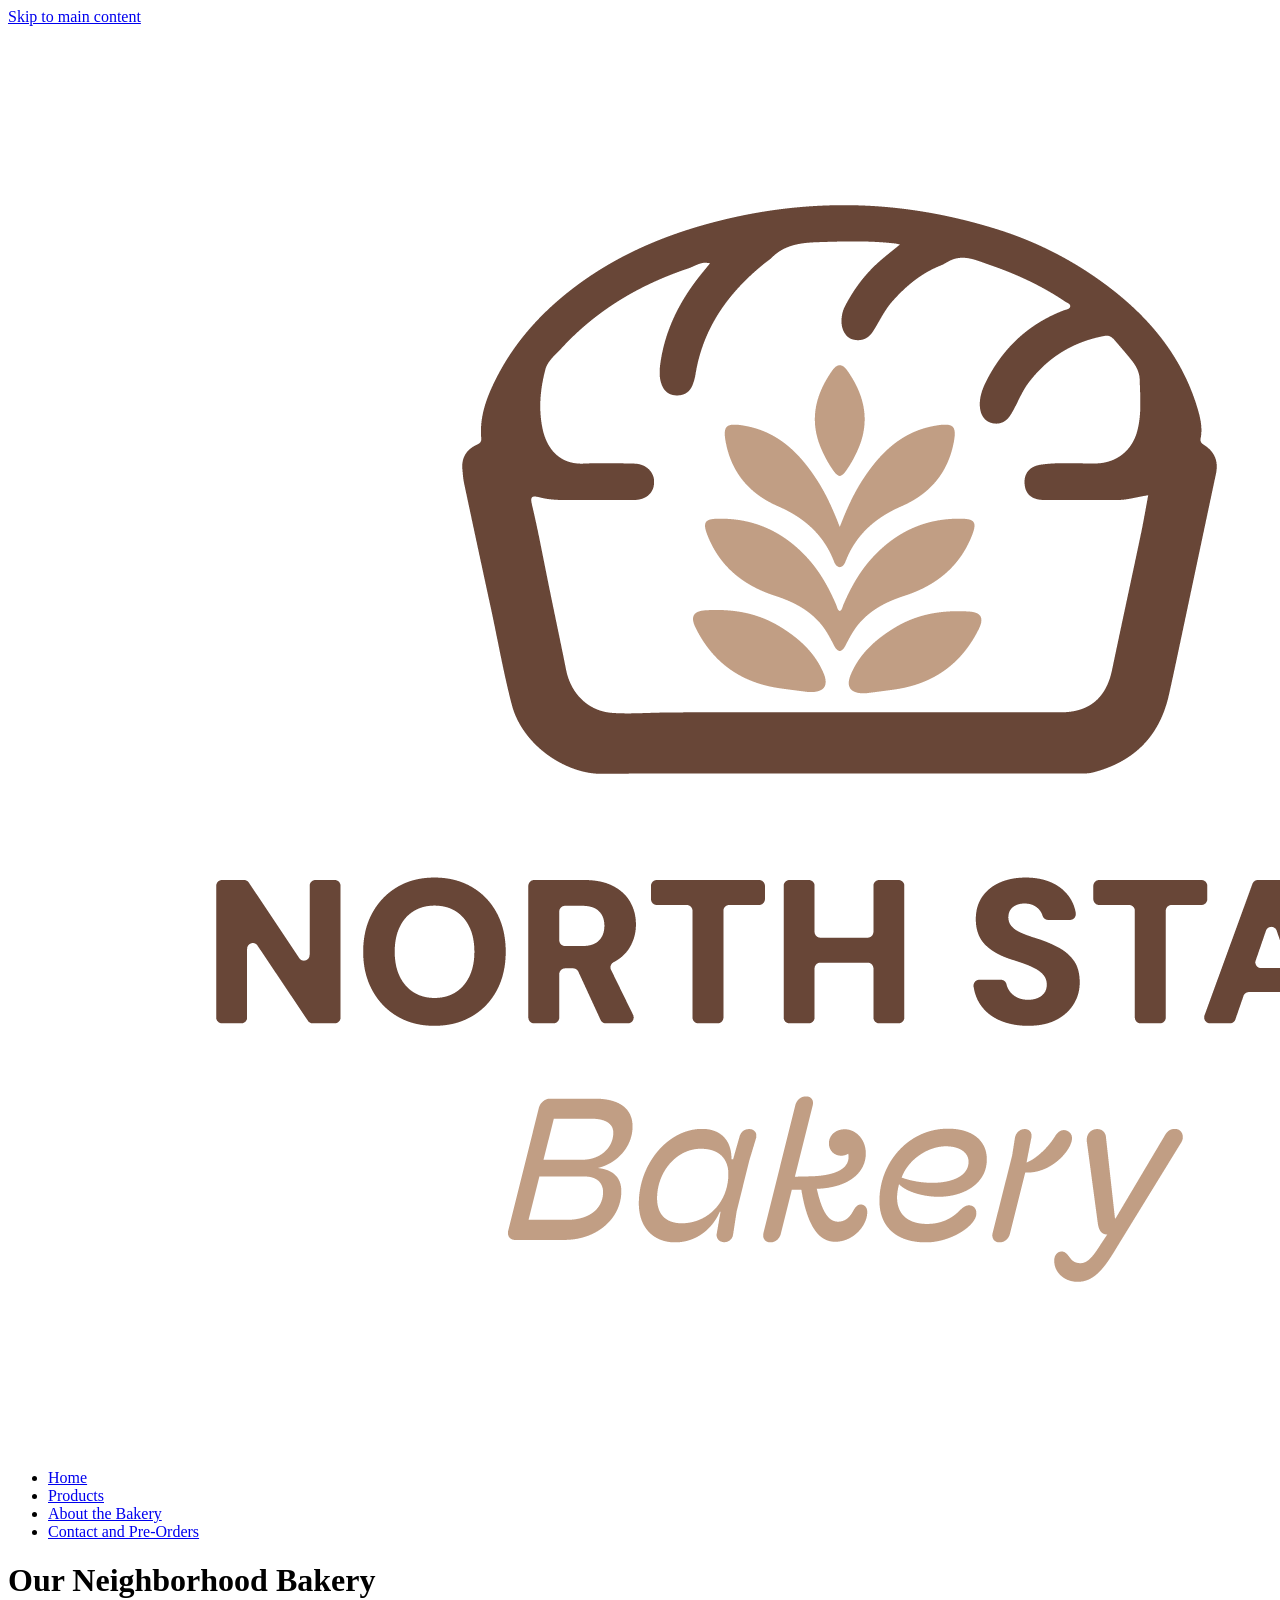
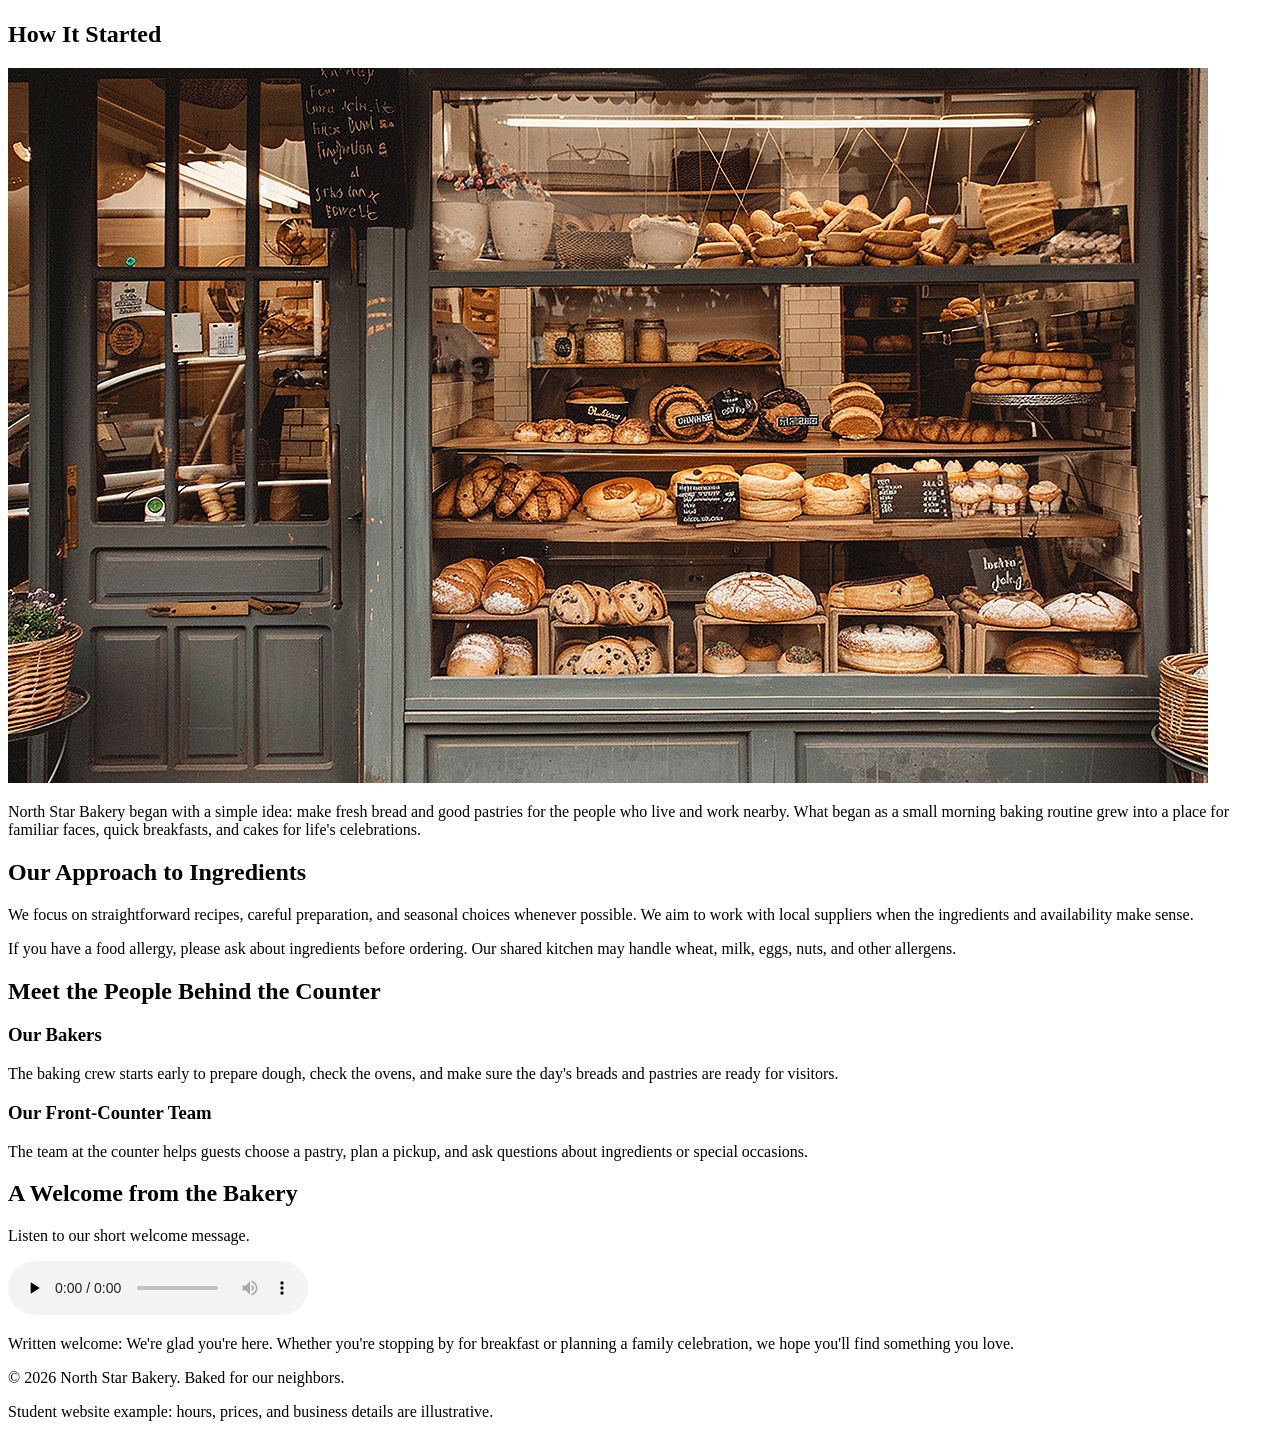
==== about.html @ a2d33c26 "first commit" ====
<!DOCTYPE html>
<html lang="en">
<head>
  <meta charset="UTF-8">
  <meta name="viewport" content="width=device-width, initial-scale=1.0">
  <meta name="description" content="Learn about the story, ingredients, and people behind North Star Bakery.">
  <title>About | North Star Bakery</title>
</head>
<body>
  <a href="#main-content">Skip to main content</a>
  <header>
    <img src="assets/bakery-logo_c.png" alt="North Star Bakery logo">
    <nav aria-label="Main navigation">
      <ul>
        <li><a href="index.html">Home</a></li>
        <li><a href="products.html">Products</a></li>
        <li><a href="about.html" aria-current="page">About the Bakery</a></li>
        <li><a href="contact.html">Contact and Pre-Orders</a></li>
      </ul>
    </nav>
  </header>
  <main id="main-content">
    <h1>Our Neighborhood Bakery</h1>
    <section aria-labelledby="our-story">
      <h2 id="our-story">How It Started</h2>
      <img src="assets/bakery-storefront_c.png"
        alt="Bakery storefront with windows displaying shelves of fresh bread">
      <p>North Star Bakery began with a simple idea: make fresh bread and
        good pastries for the people who live and work nearby. What began
        as a small morning baking routine grew into a place for familiar
        faces, quick breakfasts, and cakes for life's celebrations.</p>
    </section>

    <section aria-labelledby="ingredients">
      <h2 id="ingredients">Our Approach to Ingredients</h2>
      <p>We focus on straightforward recipes, careful preparation, and
        seasonal choices whenever possible. We aim to work with local
        suppliers when the ingredients and availability make sense.</p>
      <p>If you have a food allergy, please ask about ingredients before
        ordering. Our shared kitchen may handle wheat, milk, eggs, nuts,
        and other allergens.</p>
    </section>

    <section aria-labelledby="team">
      <h2 id="team">Meet the People Behind the Counter</h2>
      <h3>Our Bakers</h3>
      <p>The baking crew starts early to prepare dough, check the ovens,
        and make sure the day's breads and pastries are ready for visitors.</p>
      <h3>Our Front-Counter Team</h3>
      <p>The team at the counter helps guests choose a pastry, plan a
        pickup, and ask questions about ingredients or special occasions.</p>
    </section>

    <section aria-labelledby="welcome-audio">
      <h2 id="welcome-audio">A Welcome from the Bakery</h2>
      <p>Listen to our short welcome message.</p>
      <audio controls preload="none">
        <source src="assets/bakery-welcome_c.mp3" type="audio/mpeg">
        Your browser cannot play this audio. Welcome to North Star Bakery,
        a neighborhood place for handmade breads, pastries, and cakes.
      </audio>
      <p>Written welcome: We're glad you're here. Whether you're
        stopping by for breakfast or planning a family celebration,
        we hope you'll find something you love.</p>
    </section>
  </main>
  <footer>
    <p>&copy; 2026 North Star Bakery. Baked for our neighbors.</p>
    <p>Student website example: hours, prices, and business details are illustrative.</p>
  </footer>
</body>
</html>
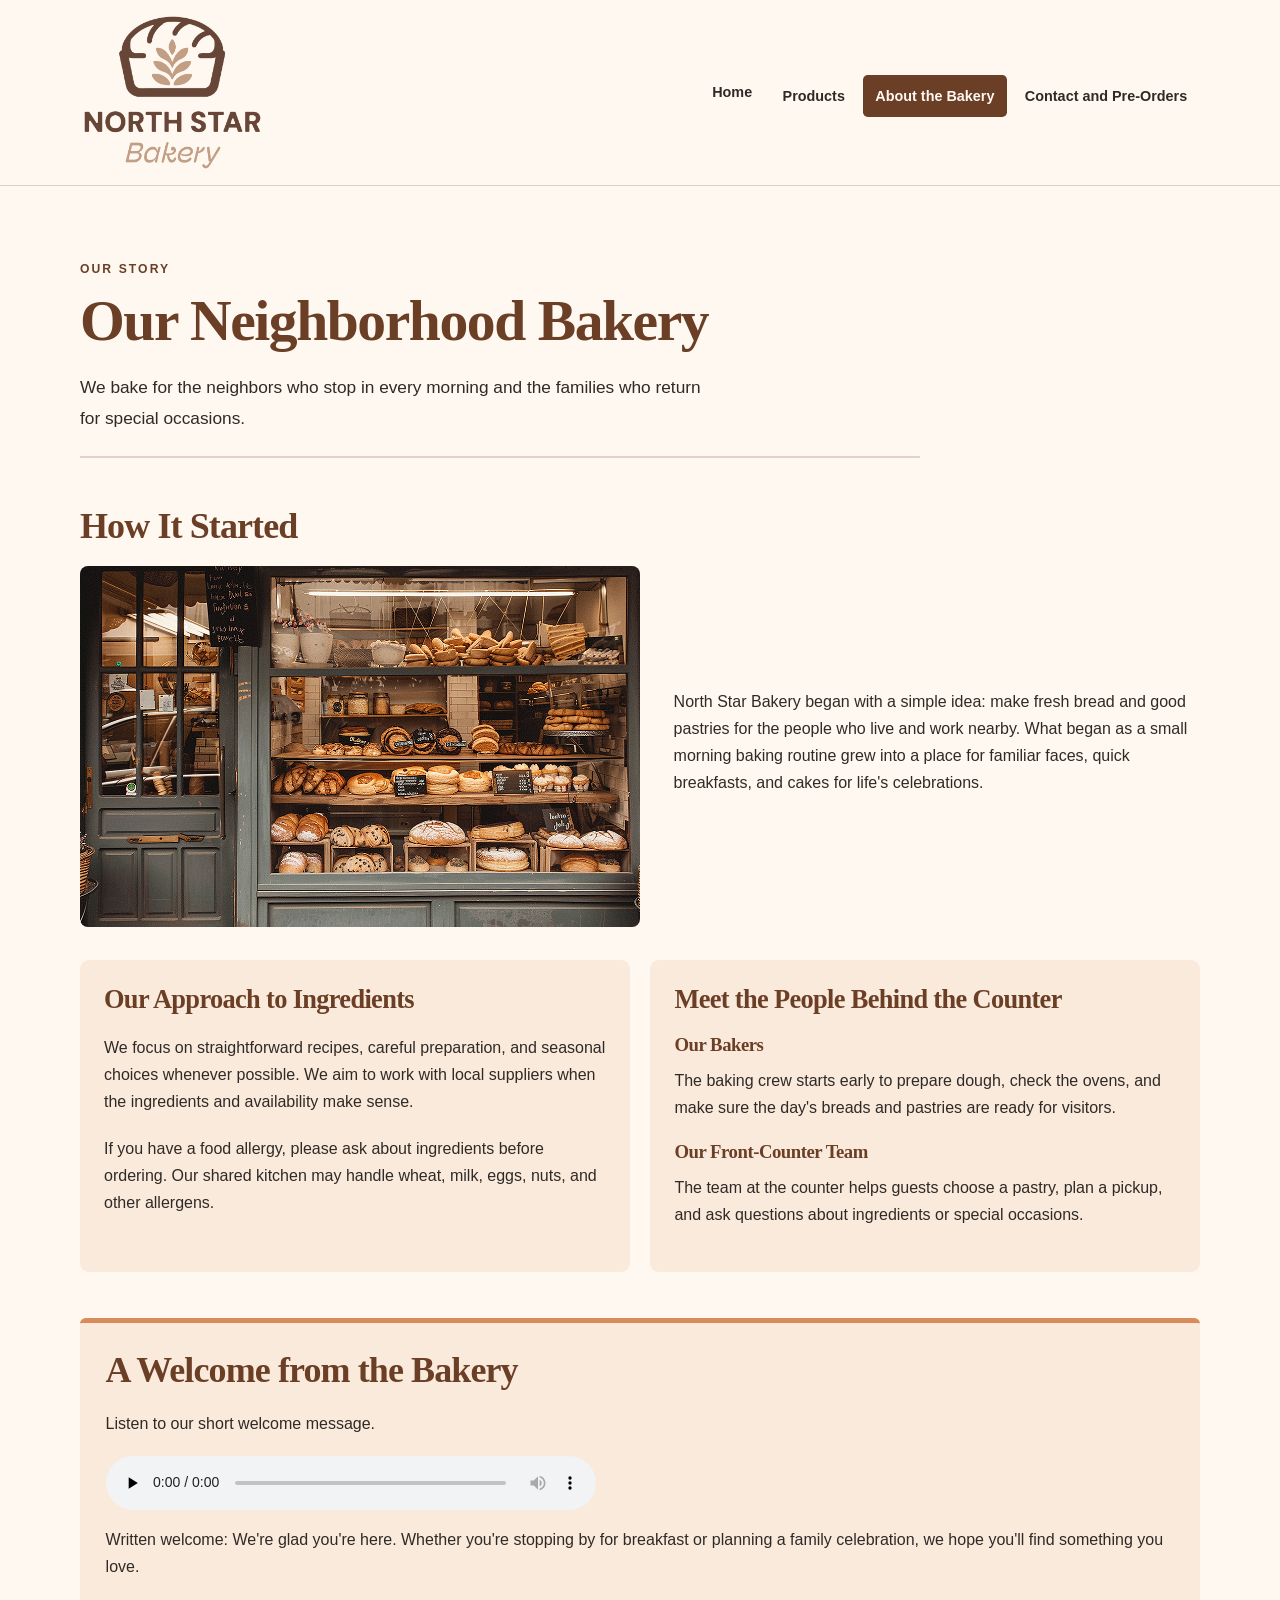
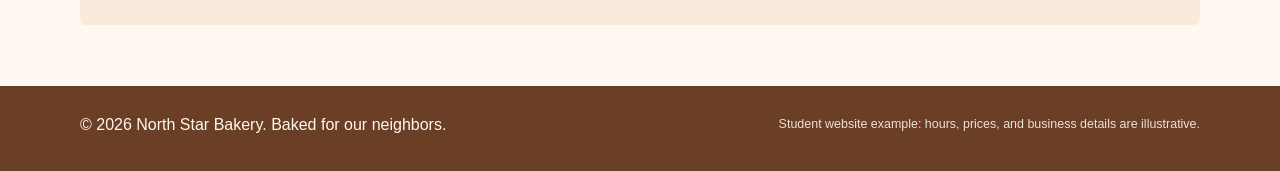
==== commit f5545514: "Updated to touchstone-3" ====
--- a/about.html
+++ b/about.html
@@ -1,72 +1,64 @@
 <!DOCTYPE html>
+
 <html lang="en">
 <head>
-  <meta charset="UTF-8">
-  <meta name="viewport" content="width=device-width, initial-scale=1.0">
-  <meta name="description" content="Learn about the story, ingredients, and people behind North Star Bakery.">
-  <title>About | North Star Bakery</title>
-</head>
+<meta charset="utf-8"/>
+<meta content="width=device-width, initial-scale=1.0" name="viewport"/>
+<meta content="Learn about the story, ingredients, and people behind North Star Bakery." name="description"/>
+<title>About | North Star Bakery</title>
+<link href="styles.css" rel="stylesheet"/></head>
 <body>
-  <a href="#main-content">Skip to main content</a>
-  <header>
-    <img src="assets/bakery-logo_c.png" alt="North Star Bakery logo">
-    <nav aria-label="Main navigation">
-      <ul>
-        <li><a href="index.html">Home</a></li>
-        <li><a href="products.html">Products</a></li>
-        <li><a href="about.html" aria-current="page">About the Bakery</a></li>
-        <li><a href="contact.html">Contact and Pre-Orders</a></li>
-      </ul>
-    </nav>
-  </header>
-  <main id="main-content">
-    <h1>Our Neighborhood Bakery</h1>
-    <section aria-labelledby="our-story">
-      <h2 id="our-story">How It Started</h2>
-      <img src="assets/bakery-storefront_c.png"
-        alt="Bakery storefront with windows displaying shelves of fresh bread">
-      <p>North Star Bakery began with a simple idea: make fresh bread and
+<a class="skip-link" href="#main-content">Skip to main content</a>
+<header class="site-header"><div class="container header-inner"><a aria-label="North Star Bakery home" class="brand" href="index.html"><img alt="North Star Bakery logo with a bread loaf illustration" class="brand-logo" height="134" src="assets/bakery-logo-site.png" width="190"/></a><nav aria-label="Main navigation" class="site-nav">
+<ul class="nav-list">
+<li><a href="index.html">Home</a></li>
+<li><a href="products.html">Products</a></li>
+<li><a aria-current="page" class="active" href="about.html">About the Bakery</a></li>
+<li><a href="contact.html">Contact and Pre-Orders</a></li>
+</ul>
+</nav></div></header>
+<main class="container main-content" id="main-content"><div class="page-intro"><p class="eyebrow">OUR STORY</p><h1>Our Neighborhood Bakery</h1><p class="lead">We bake for the neighbors who stop in every morning and the families who return for special occasions.</p></div>
+
+<section aria-labelledby="our-story" class="content-section story-section">
+<h2 id="our-story">How It Started</h2><div class="story-layout"><img alt="Bakery storefront with windows displaying shelves of fresh bread" height="715" src="assets/bakery-storefront_c.png" width="1200"/><p>North Star Bakery began with a simple idea: make fresh bread and
         good pastries for the people who live and work nearby. What began
         as a small morning baking routine grew into a place for familiar
-        faces, quick breakfasts, and cakes for life's celebrations.</p>
-    </section>
+        faces, quick breakfasts, and cakes for life's celebrations.</p></div>
 
-    <section aria-labelledby="ingredients">
-      <h2 id="ingredients">Our Approach to Ingredients</h2>
-      <p>We focus on straightforward recipes, careful preparation, and
+
+</section><div class="about-card-grid"><section aria-labelledby="ingredients" class="content-section info-card">
+<h2 id="ingredients">Our Approach to Ingredients</h2>
+<p>We focus on straightforward recipes, careful preparation, and
         seasonal choices whenever possible. We aim to work with local
         suppliers when the ingredients and availability make sense.</p>
-      <p>If you have a food allergy, please ask about ingredients before
+<p>If you have a food allergy, please ask about ingredients before
         ordering. Our shared kitchen may handle wheat, milk, eggs, nuts,
         and other allergens.</p>
-    </section>
+</section><section aria-labelledby="team" class="content-section info-card">
+<h2 id="team">Meet the People Behind the Counter</h2>
+<h3>Our Bakers</h3>
+<p>The baking crew starts early to prepare dough, check the ovens,
+        and make sure the day's breads and pastries are ready for visitors.</p>
+<h3>Our Front-Counter Team</h3>
+<p>The team at the counter helps guests choose a pastry, plan a
+        pickup, and ask questions about ingredients or special occasions.</p>
+</section></div>
 
-    <section aria-labelledby="team">
-      <h2 id="team">Meet the People Behind the Counter</h2>
-      <h3>Our Bakers</h3>
-      <p>The baking crew starts early to prepare dough, check the ovens,
-        and make sure the day's breads and pastries are ready for visitors.</p>
-      <h3>Our Front-Counter Team</h3>
-      <p>The team at the counter helps guests choose a pastry, plan a
-        pickup, and ask questions about ingredients or special occasions.</p>
-    </section>
 
-    <section aria-labelledby="welcome-audio">
-      <h2 id="welcome-audio">A Welcome from the Bakery</h2>
-      <p>Listen to our short welcome message.</p>
-      <audio controls preload="none">
-        <source src="assets/bakery-welcome_c.mp3" type="audio/mpeg">
+<section aria-labelledby="welcome-audio" class="content-section audio-panel">
+<h2 id="welcome-audio">A Welcome from the Bakery</h2>
+<p>Listen to our short welcome message.</p>
+<audio controls="" preload="none">
+<source src="assets/bakery-welcome_c.mp3" type="audio/mpeg"/>
         Your browser cannot play this audio. Welcome to North Star Bakery,
         a neighborhood place for handmade breads, pastries, and cakes.
       </audio>
-      <p>Written welcome: We're glad you're here. Whether you're
+<p>Written welcome: We're glad you're here. Whether you're
         stopping by for breakfast or planning a family celebration,
         we hope you'll find something you love.</p>
-    </section>
-  </main>
-  <footer>
-    <p>&copy; 2026 North Star Bakery. Baked for our neighbors.</p>
-    <p>Student website example: hours, prices, and business details are illustrative.</p>
-  </footer>
+</section>
+</main>
+<footer class="site-footer"><div class="container footer-inner"><p>© 2026 North Star Bakery. Baked for our neighbors.</p><p>Student website example: hours, prices, and business details are illustrative.</p></div></footer>
 </body>
 </html>
+
--- a/styles.css
+++ b/styles.css
@@ -0,0 +1,157 @@
+/* North Star Bakery — Touchstone 3
+   Four-color design system, two built-in fonts, mobile-first layout.
+   Colors: cream #FFF8F0, brown #6B3E26, peach #D88C5A, charcoal #2F2A26.
+   Fonts: Georgia (headings) and Arial (body and interface).
+*/
+:root {
+  --cream: #FFF8F0;
+  --brown: #6B3E26;
+  --peach: #D88C5A;
+  --charcoal: #2F2A26;
+  --font-heading: Georgia, serif;
+  --font-body: Arial, sans-serif;
+}
+*, *::before, *::after { box-sizing: border-box; }
+html { scroll-behavior: smooth; }
+body {
+  margin: 0;
+  background: var(--cream);
+  color: var(--charcoal);
+  font-family: var(--font-body);
+  font-size: 1rem;
+  line-height: 1.7;
+}
+img, picture { max-width: 100%; }
+img { display: block; height: auto; }
+a { color: var(--brown); text-underline-offset: 3px; }
+a:hover { text-decoration-thickness: 2px; }
+:focus-visible { outline: 3px solid var(--peach); outline-offset: 4px; }
+.container { width: min(100% - 2rem, 1120px); margin-inline: auto; }
+.skip-link {
+  position: absolute; left: 1rem; top: -5rem; z-index: 100;
+  padding: .65rem 1rem; color: var(--cream); background: var(--brown);
+}
+.skip-link:focus { top: .65rem; }
+.site-header { border-bottom: 1px solid rgba(107,62,38,.22); }
+.header-inner { display: flex; flex-direction: column; align-items: center; gap: .5rem; padding-block: 1rem .75rem; }
+.brand { display: block; width: 158px; flex: 0 0 auto; }
+.brand-logo { display: block; width: 100%; height: auto; }
+.site-nav { width: 100%; }
+.nav-list { list-style: none; margin: 0; padding: 0; display: flex; flex-wrap: wrap; align-items: center; justify-content: center; gap: .4rem; }
+.nav-list a { display: block; padding: .45rem .7rem; border-radius: .3rem; color: var(--charcoal); text-decoration: none; font-weight: 700; font-size: .87rem; }
+.nav-list a:hover { background: rgba(216,140,90,.18); }
+.nav-list a.active { background: var(--brown); color: var(--cream); }
+.main-content { padding-block: 1.5rem 3.8rem; }
+h1, h2, h3 { font-family: var(--font-heading); color: var(--brown); line-height: 1.18; letter-spacing: -.025em; }
+h1 { font-size: clamp(2.35rem, 7vw, 3.6rem); margin: .45rem 0 1.05rem; }
+h2 { font-size: clamp(1.65rem, 4vw, 2.25rem); margin: 0 0 1.15rem; }
+h3 { font-size: 1.35rem; margin: .5rem 0 .65rem; }
+p, ul, ol { margin-block: .7rem 1.2rem; }
+ul { padding-left: 1.4rem; }
+li + li { margin-top: .5rem; }
+.eyebrow { color: var(--brown); font-size: .76rem; font-weight: 800; letter-spacing: .17em; text-transform: uppercase; margin: 0; }
+.lead { font-size: 1.08rem; line-height: 1.8; max-width: 65ch; }
+.page-intro { max-width: 840px; padding: 2.6rem 0 1.4rem; border-bottom: 2px solid rgba(107,62,38,.2); margin-bottom: 2.4rem; }
+.page-intro .lead { margin-bottom: 0; }
+.content-section { margin-top: 2.9rem; }
+.button { display: inline-flex; align-items: center; justify-content: center; min-height: 44px; padding: .7rem 1.25rem; font-family: var(--font-body); font-weight: 700; font-size: .94rem; border-radius: .35rem; border: 2px solid transparent; text-decoration: none; cursor: pointer; transition: background-color .15s ease, transform .15s ease; }
+.button-primary { color: var(--cream); background: var(--brown); border-color: var(--brown); }
+.button-primary:hover { background: var(--charcoal); border-color: var(--charcoal); }
+.text-action { font-weight: 700; }
+/* Home */
+.hero { display: flex; flex-direction: column; gap: 1.5rem; align-items: center; padding: 2.1rem 0 1.3rem; }
+.hero-copy { width: 100%; }
+.hero-copy h1 { max-width: 14ch; }
+.hero-copy .lead { margin-block: 1rem 1.5rem; }
+.hero-actions { display: flex; flex-wrap: wrap; align-items: center; gap: 1rem 1.4rem; }
+.hero-image { width: 100%; aspect-ratio: 1.55; object-fit: cover; border-radius: .6rem; box-shadow: 0 13px 32px rgba(47,42,38,.14); }
+.known-section { padding-top: 1.35rem; }
+.benefit-list { list-style: none; padding: 0; display: flex; flex-direction: column; gap: .9rem; }
+.benefit-list li { flex: 1; margin: 0; padding: 1.2rem 1.25rem; border-left: 5px solid var(--peach); background: rgba(216,140,90,.12); border-radius: .3rem; font-weight: 600; }
+.featured-section { margin-top: 3.6rem; }
+.feature-layout { display: flex; flex-direction: column; gap: 1.25rem; background: rgba(216,140,90,.12); border-radius: .65rem; padding: 1rem; }
+.feature-picture { width: 100%; }
+.feature-picture img { width: 100%; aspect-ratio: 1.45; object-fit: cover; border-radius: .35rem; }
+.feature-copy { align-self: center; padding: .4rem; }
+.feature-copy p { max-width: 45ch; }
+.visit-panel { padding: 1.7rem; border-radius: .65rem; background: var(--brown); color: var(--cream); }
+.visit-panel h2, .visit-panel h3 { color: var(--cream); }
+.visit-panel a { color: var(--cream); text-decoration-thickness: 2px; }
+/* Products */
+.bread-layout, .story-layout { display: flex; flex-direction: column; gap: 1.6rem; align-items: flex-start; }
+.bread-copy { flex: 1; }
+.bread-copy ul { padding-left: 1.3rem; }
+.bread-photos { flex: 1.1; display: flex; flex-direction: column; gap: 1rem; width: 100%; }
+.product-main-image { width: 100%; max-height: 320px; object-fit: cover; border-radius: .5rem; }
+.signature-figure { margin: 0; border: 1px solid rgba(107,62,38,.25); border-radius: .45rem; overflow: hidden; }
+.signature-figure img { width: 100%; max-height: 310px; object-fit: cover; }
+figcaption { padding: .8rem 1rem; font-size: .87rem; line-height: 1.55; }
+.product-card-grid, .about-card-grid { display: flex; flex-direction: column; gap: 1.2rem; margin-block: 2.1rem; }
+.info-card { flex: 1; min-width: 0; margin: 0; background: rgba(216,140,90,.13); border-radius: .55rem; padding: 1.5rem; }
+.info-card h2 { font-size: 1.65rem; }
+.info-card h3 { font-size: 1.17rem; }
+.planning-panel, .audio-panel { padding: 1.6rem; border-top: 5px solid var(--peach); background: rgba(216,140,90,.13); border-radius: .35rem; }
+/* About */
+.story-layout > img { width: 100%; aspect-ratio: 1.55; object-fit: cover; border-radius: .5rem; }
+.story-layout p { flex: 1; align-self: center; }
+audio { display: block; width: 100%; max-width: 490px; margin: 1rem 0; }
+/* Contact */
+.contact-layout { display: flex; flex-direction: column; gap: 1.5rem; align-items: flex-start; }
+.form-panel, .location-panel { min-width: 0; width: 100%; margin-top: 0; }
+.form-panel { flex: 1.6; }
+.location-panel { flex: 1; padding: 1.6rem; border-radius: .5rem; background: rgba(216,140,90,.13); }
+form { max-width: 100%; }
+.form-group { margin: 0 0 1.35rem; min-width: 0; padding: 1.15rem; border: 1px solid rgba(107,62,38,.38); border-radius: .45rem; }
+legend { padding: 0 .4rem; color: var(--brown); font-family: var(--font-heading); font-size: 1.16rem; font-weight: 700; }
+label { font-weight: 700; }
+input:not([type=radio]), textarea { display: block; width: 100%; max-width: 100%; padding: .7rem .75rem; border: 1.5px solid var(--brown); border-radius: .28rem; margin-top: .35rem; color: var(--charcoal); background: var(--cream); font: inherit; }
+textarea { resize: vertical; }
+input[type=radio] { width: 1.1rem; height: 1.1rem; vertical-align: middle; accent-color: var(--brown); }
+.radio-label { font-weight: 500; margin-left: .3rem; }
+form p { margin-block: .75rem 1rem; }
+button.button { font: 700 .94rem var(--font-body); }
+address { font-style: normal; line-height: 1.85; }
+/* Footer and responsiveness */
+.site-footer { padding: 1.6rem 0 2rem; background: var(--brown); color: var(--cream); }
+.footer-inner { display: flex; flex-direction: column; gap: .2rem; }
+.footer-inner p { margin: 0; }
+.footer-inner p + p { font-size: .78rem; opacity: .88; }
+@media (min-width: 760px) {
+  .container { width: min(100% - 4rem, 1120px); }
+  .header-inner { flex-direction: row; justify-content: space-between; gap: 2.2rem; padding-block: .75rem; }
+  .brand { width: 185px; }
+  .site-nav { width: auto; }
+  .nav-list { justify-content: flex-end; gap: .3rem; }
+  .nav-list a { padding: .55rem .8rem; font-size: .9rem; }
+  .main-content { padding-top: 2rem; }
+  .hero { flex-direction: row; justify-content: space-between; gap: 3rem; padding-block: 3.2rem 2rem; }
+  .hero-copy { flex: 1; }
+  .hero-image { width: 49%; align-self: stretch; min-height: 380px; }
+  .benefit-list { flex-direction: row; }
+  .feature-layout { flex-direction: row; align-items: center; gap: 2rem; padding: 1.5rem; }
+  .feature-picture { flex: 1.2; }
+  .feature-copy { flex: 1; padding: .5rem 1rem; }
+  .bread-layout, .story-layout { flex-direction: row; gap: 2.1rem; }
+  .bread-copy { padding-top: .3rem; }
+  .bread-photos { max-width: 55%; }
+  .bread-photos { flex-direction: row; align-items: flex-start; }
+  .product-main-image, .signature-figure { flex: 1; width: 50%; }
+  .product-main-image { max-height: none; aspect-ratio: 1; }
+  .signature-figure img { aspect-ratio: 1; }
+  .product-card-grid, .about-card-grid { flex-direction: row; gap: 1.3rem; }
+  .story-layout > img { width: 50%; }
+  .contact-layout { flex-direction: row; align-items: flex-start; gap: 2rem; }
+  .location-panel { position: sticky; top: 1rem; }
+  .footer-inner { flex-direction: row; justify-content: space-between; align-items: center; gap: 2rem; }
+  .footer-inner p + p { text-align: right; }
+}
+@media (prefers-reduced-motion: reduce) {
+  html { scroll-behavior: auto; }
+  .button { transition: none; }
+}
+/* Balanced, tap-friendly two-by-two navigation for narrow displays. */
+@media (max-width: 759px) {
+  .nav-list { gap: .4rem; }
+  .nav-list li { flex: 1 1 calc(50% - .4rem); min-width: 0; margin: 0; }
+  .nav-list a { text-align: center; padding: .55rem .15rem; font-size: .82rem; }
+}
